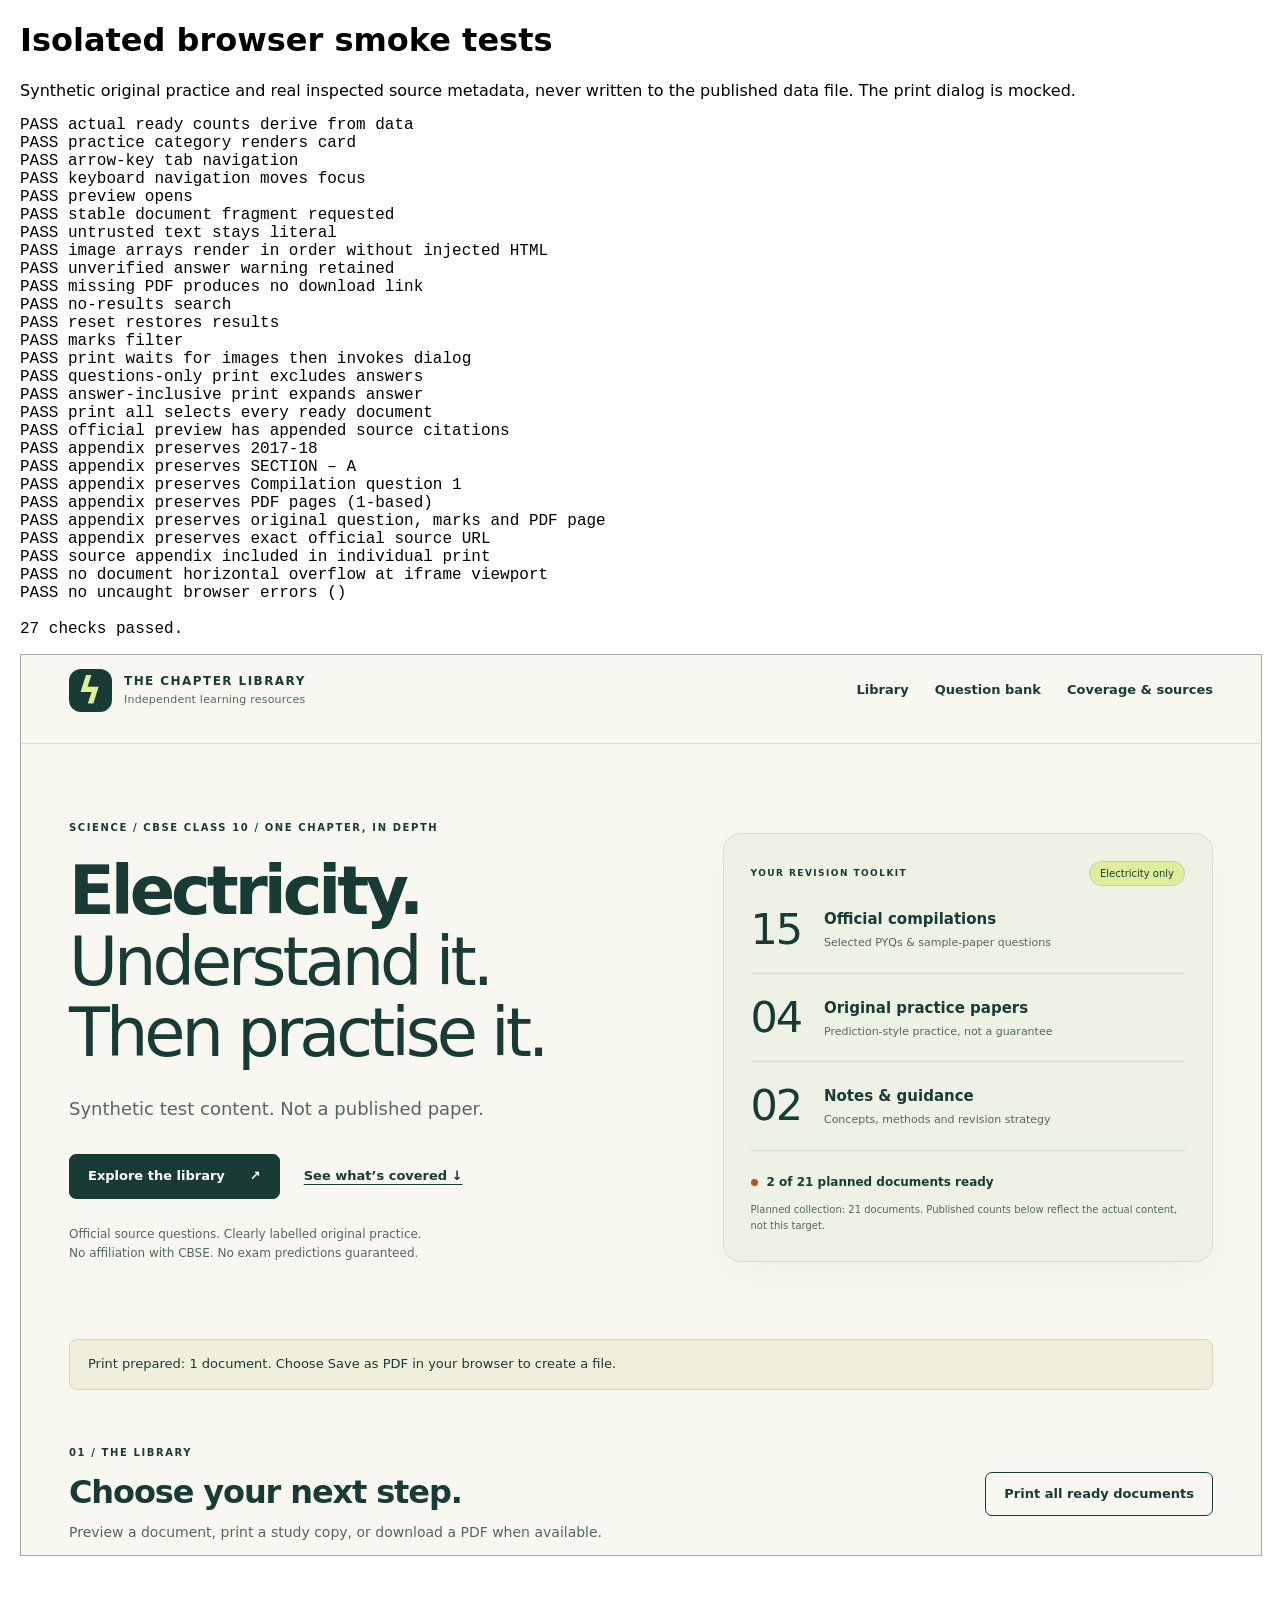
==== site/tests/browser.html @ 9344cc69 "Publish verified Electricity library: 21 PDFs, source evidence and practice" ====
<!doctype html><html lang="en"><meta charset="utf-8"><title>Electricity UI test harness — not study content</title><style>body{font:16px system-ui;margin:20px}iframe{width:100%;height:900px;border:1px solid #aaa}pre{white-space:pre-wrap}button{padding:10px}</style><h1>Isolated browser smoke tests</h1><p>Synthetic original practice and real inspected source metadata, never written to the published data file. The print dialog is mocked.</p><pre id="result">Running…</pre><iframe id="site" title="Test-only library preview"></iframe><script type="module" src="browser-tests.mjs"></script></html>
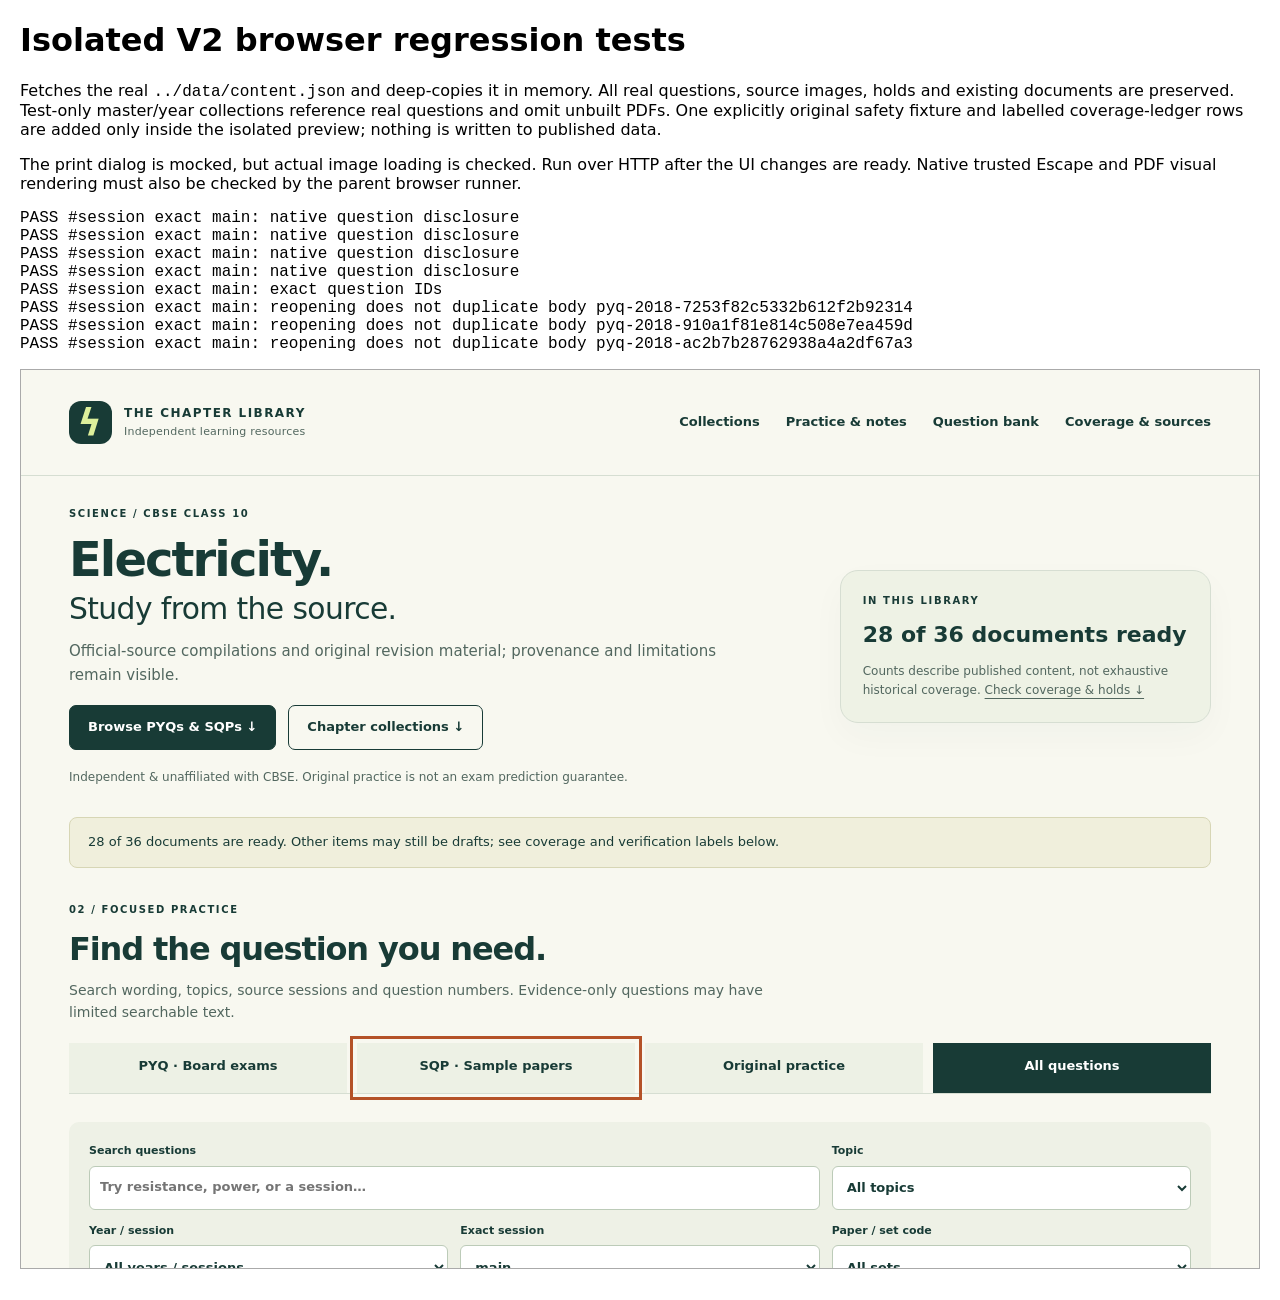
==== commit c6105b4b: "Add four audited 39-question competency papers and separate PYQ/SQP masters" ====
--- a/site/tests/browser.html
+++ b/site/tests/browser.html
@@ -1 +1,19 @@
-<!doctype html><html lang="en"><meta charset="utf-8"><title>Electricity UI test harness — not study content</title><style>body{font:16px system-ui;margin:20px}iframe{width:100%;height:900px;border:1px solid #aaa}pre{white-space:pre-wrap}button{padding:10px}</style><h1>Isolated browser smoke tests</h1><p>Synthetic original practice and real inspected source metadata, never written to the published data file. The print dialog is mocked.</p><pre id="result">Running…</pre><iframe id="site" title="Test-only library preview"></iframe><script type="module" src="browser-tests.mjs"></script></html>
+<!doctype html>
+<html lang="en">
+<head>
+  <meta charset="utf-8">
+  <meta name="viewport" content="width=device-width,initial-scale=1">
+  <title>Electricity V2 UI test harness — not study content</title>
+  <style>
+    body{font:16px system-ui;margin:20px}iframe{box-sizing:border-box;width:100%;height:900px;border:1px solid #aaa}pre{white-space:pre-wrap;overflow-wrap:anywhere}button{padding:10px}
+  </style>
+</head>
+<body>
+  <h1>Isolated V2 browser regression tests</h1>
+  <p>Fetches the real <code>../data/content.json</code> and deep-copies it in memory. All real questions, source images, holds and existing documents are preserved. Test-only master/year collections reference real questions and omit unbuilt PDFs. One explicitly original safety fixture and labelled coverage-ledger rows are added only inside the isolated preview; nothing is written to published data.</p>
+  <p>The print dialog is mocked, but actual image loading is checked. Run over HTTP after the UI changes are ready. Native trusted Escape and PDF visual rendering must also be checked by the parent browser runner.</p>
+  <pre id="result" role="status" aria-live="polite" data-status="running">Running…</pre>
+  <iframe id="site" title="Test-only library preview"></iframe>
+  <script type="module" src="browser-tests.mjs"></script>
+</body>
+</html>
